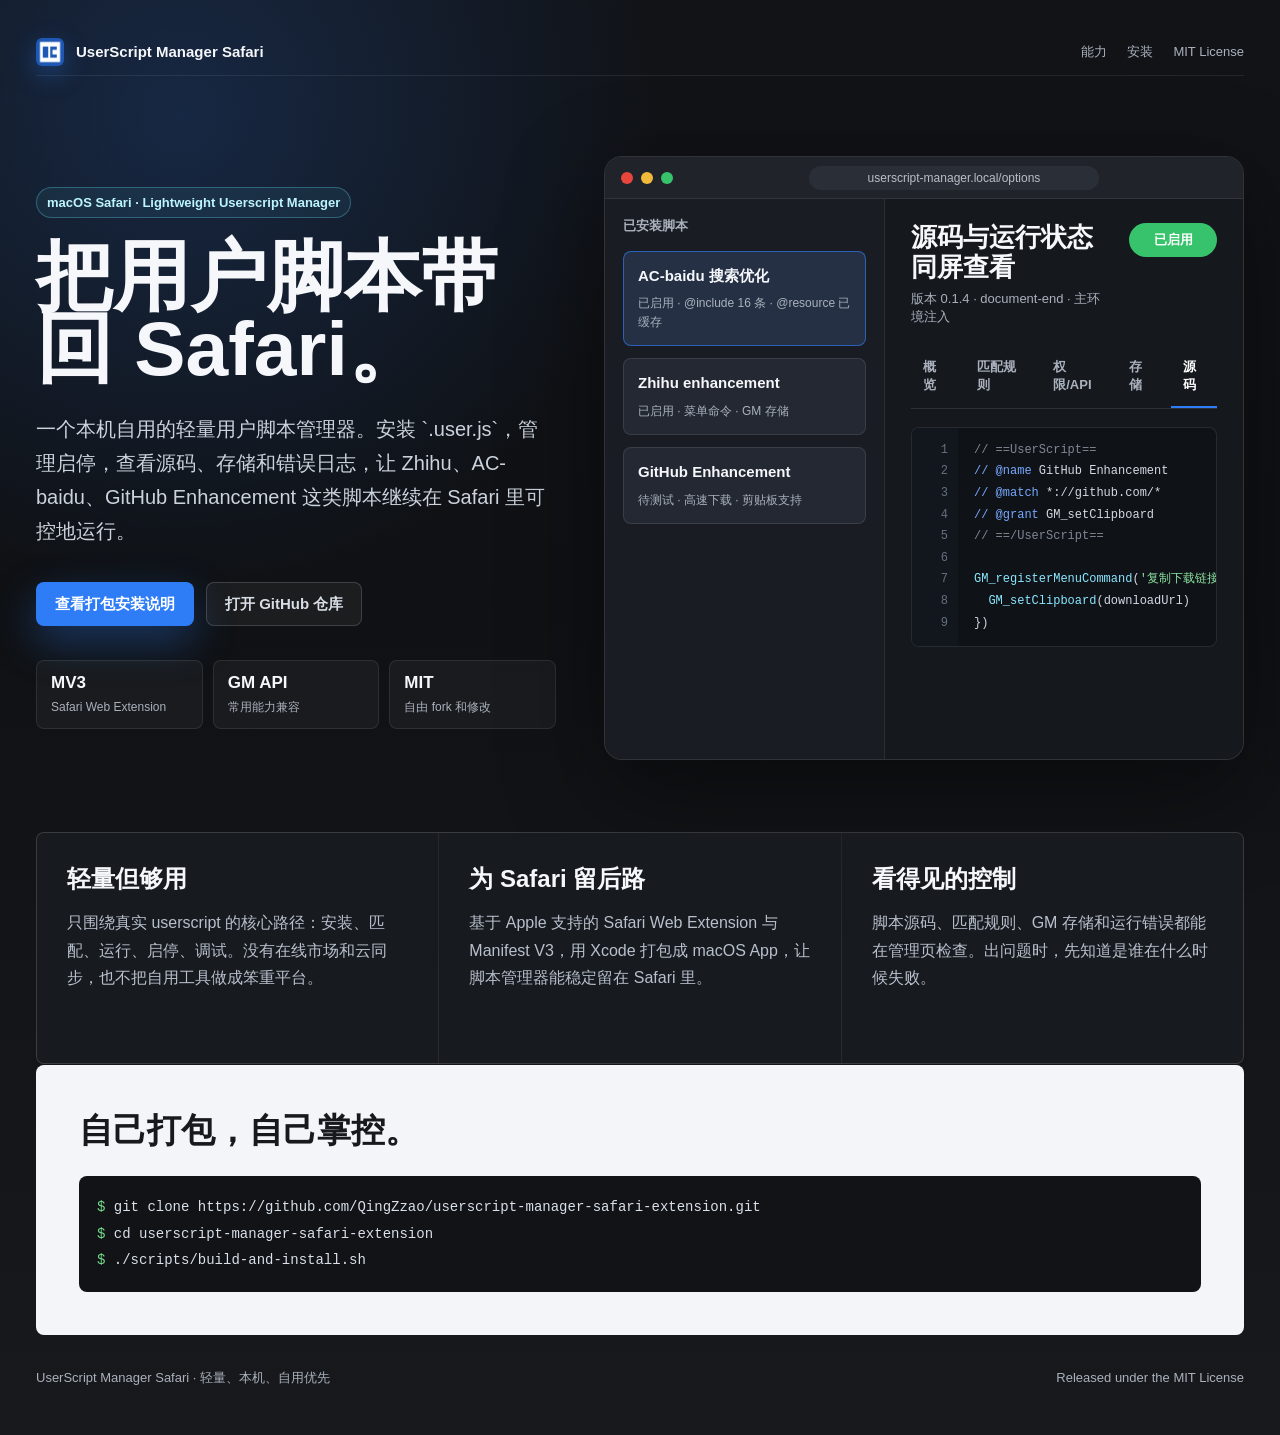
==== promo/index.html @ 90d496d5 "Add MIT license and promo page" ====
<!doctype html>
<html lang="zh-CN">
<head>
  <meta charset="utf-8">
  <meta name="viewport" content="width=device-width, initial-scale=1">
  <title>UserScript Manager Safari 宣传页</title>
  <style>
    /*
      Assumptions:
      - 这是面向 GitHub / 自用分享场景的宣传页，不是生产官网。
      - 目标读者是 macOS Safari 用户、脚本玩家和愿意自己打包扩展的人。
      - 视觉重点放在 Safari、轻量管理器、可检查的本机控制感。
      - 图像资产使用项目自带 icon；其余界面用 CSS 高保真 mockup 表达。
    */

    :root {
      color-scheme: dark;
      --bg: #101113;
      --panel: #181b20;
      --panel-2: #20242b;
      --line: #343a43;
      --line-soft: #272c33;
      --text: #f5f7fb;
      --muted: #aab1bd;
      --soft: #d7dce5;
      --blue: #2f7df6;
      --green: #37c36b;
      --red: #e8453c;
      --yellow: #f1b93a;
      --cyan: #5cc9dd;
      --shadow: 0 30px 100px rgba(0, 0, 0, .45);
      --radius: 8px;
    }

    * {
      box-sizing: border-box;
    }

    html {
      min-height: 100%;
      background: var(--bg);
    }

    body {
      min-height: 100vh;
      margin: 0;
      font-family: ui-sans-serif, -apple-system, BlinkMacSystemFont, "SF Pro Text", "Segoe UI", sans-serif;
      color: var(--text);
      background:
        radial-gradient(circle at 14% 8%, rgba(47, 125, 246, .20), transparent 28%),
        linear-gradient(180deg, #111317 0%, #0f1114 42%, #17191c 100%);
      letter-spacing: 0;
    }

    a {
      color: inherit;
      text-decoration: none;
    }

    .page {
      width: min(1440px, 100%);
      margin: 0 auto;
      padding: 28px 36px 48px;
    }

    .nav {
      display: flex;
      align-items: center;
      justify-content: space-between;
      gap: 24px;
      min-height: 48px;
      border-bottom: 1px solid rgba(255, 255, 255, .08);
    }

    .brand {
      display: flex;
      align-items: center;
      gap: 12px;
      font-weight: 740;
      font-size: 15px;
    }

    .brand img {
      width: 28px;
      height: 28px;
      border-radius: 6px;
      box-shadow: 0 8px 24px rgba(47, 125, 246, .35);
    }

    .nav-links {
      display: flex;
      align-items: center;
      gap: 20px;
      color: var(--muted);
      font-size: 13px;
    }

    .hero {
      display: grid;
      grid-template-columns: minmax(360px, 520px) minmax(560px, 1fr);
      gap: 48px;
      align-items: center;
      padding: 80px 0 72px;
    }

    .eyebrow {
      width: fit-content;
      margin-bottom: 22px;
      padding: 7px 10px;
      border: 1px solid rgba(92, 201, 221, .35);
      border-radius: 999px;
      color: #bdf5ff;
      background: rgba(92, 201, 221, .08);
      font-size: 13px;
      font-weight: 700;
    }

    h1 {
      margin: 0;
      max-width: 11ch;
      font-size: clamp(54px, 6vw, 96px);
      line-height: .94;
      letter-spacing: 0;
      text-wrap: balance;
    }

    .lead {
      margin: 28px 0 0;
      max-width: 560px;
      color: #ccd3dd;
      font-size: 20px;
      line-height: 1.7;
      text-wrap: pretty;
    }

    .actions {
      display: flex;
      flex-wrap: wrap;
      gap: 12px;
      margin-top: 34px;
    }

    .btn {
      display: inline-flex;
      align-items: center;
      justify-content: center;
      min-height: 44px;
      padding: 0 18px;
      border-radius: var(--radius);
      font-size: 15px;
      font-weight: 760;
      border: 1px solid transparent;
    }

    .btn.primary {
      background: var(--blue);
      color: white;
      box-shadow: 0 16px 42px rgba(47, 125, 246, .34);
    }

    .btn.secondary {
      border-color: rgba(255, 255, 255, .16);
      color: var(--soft);
      background: rgba(255, 255, 255, .05);
    }

    .proof {
      display: grid;
      grid-template-columns: repeat(3, minmax(0, 1fr));
      gap: 10px;
      margin-top: 34px;
      max-width: 560px;
    }

    .proof-item {
      padding: 12px 14px;
      border: 1px solid rgba(255, 255, 255, .09);
      border-radius: var(--radius);
      background: rgba(255, 255, 255, .04);
    }

    .proof-item strong {
      display: block;
      margin-bottom: 4px;
      font-size: 17px;
    }

    .proof-item span {
      color: var(--muted);
      font-size: 12px;
    }

    .mock {
      border: 1px solid rgba(255, 255, 255, .12);
      border-radius: 18px;
      overflow: hidden;
      background: #14171b;
      box-shadow: var(--shadow);
    }

    .traffic {
      display: flex;
      align-items: center;
      gap: 8px;
      height: 42px;
      padding: 0 16px;
      border-bottom: 1px solid rgba(255, 255, 255, .08);
      background: #202329;
    }

    .dot {
      width: 12px;
      height: 12px;
      border-radius: 50%;
    }

    .dot.red { background: var(--red); }
    .dot.yellow { background: var(--yellow); }
    .dot.green { background: var(--green); }

    .address {
      margin-left: auto;
      margin-right: auto;
      width: 48%;
      min-width: 280px;
      height: 24px;
      border-radius: 999px;
      background: #2a2f37;
      color: #b8bec8;
      font-size: 12px;
      display: flex;
      align-items: center;
      justify-content: center;
    }

    .manager {
      display: grid;
      grid-template-columns: 280px 1fr;
      min-height: 560px;
    }

    .script-list {
      padding: 18px;
      border-right: 1px solid rgba(255, 255, 255, .08);
      background: #191d23;
    }

    .side-title {
      margin: 0 0 16px;
      color: var(--muted);
      font-size: 13px;
      font-weight: 700;
    }

    .script-card {
      padding: 14px;
      border: 1px solid rgba(255, 255, 255, .10);
      border-radius: var(--radius);
      background: #232832;
      margin-bottom: 12px;
    }

    .script-card.active {
      border-color: rgba(47, 125, 246, .65);
      background: #253044;
    }

    .script-card h3 {
      margin: 0 0 8px;
      font-size: 15px;
      line-height: 1.35;
    }

    .script-card p {
      margin: 0;
      color: var(--muted);
      font-size: 12px;
      line-height: 1.55;
    }

    .detail {
      padding: 24px 26px 26px;
      background: #15181d;
    }

    .detail-head {
      display: flex;
      align-items: flex-start;
      justify-content: space-between;
      gap: 18px;
      margin-bottom: 22px;
    }

    .detail h2 {
      margin: 0 0 7px;
      font-size: 26px;
      line-height: 1.15;
    }

    .detail-meta {
      color: var(--muted);
      font-size: 13px;
    }

    .switch {
      min-width: 88px;
      height: 34px;
      display: inline-flex;
      align-items: center;
      justify-content: center;
      border-radius: 999px;
      color: white;
      background: var(--green);
      font-size: 13px;
      font-weight: 800;
    }

    .tabs {
      display: flex;
      gap: 8px;
      border-bottom: 1px solid rgba(255, 255, 255, .10);
      margin-bottom: 18px;
    }

    .tab {
      padding: 10px 12px 12px;
      color: var(--muted);
      font-size: 13px;
      font-weight: 760;
    }

    .tab.active {
      color: white;
      border-bottom: 2px solid var(--blue);
    }

    .code {
      display: grid;
      grid-template-columns: 46px 1fr;
      border: 1px solid rgba(255, 255, 255, .10);
      border-radius: var(--radius);
      overflow: hidden;
      background: #0f1217;
      font-family: ui-monospace, SFMono-Regular, Menlo, Consolas, monospace;
      font-size: 12px;
      line-height: 1.8;
    }

    .lines {
      padding: 12px 10px;
      color: #68707d;
      text-align: right;
      background: #12161d;
      user-select: none;
    }

    .source {
      padding: 12px 16px;
      color: #d4d9e3;
      white-space: pre;
      overflow: hidden;
    }

    .token-blue { color: #78a8ff; }
    .token-green { color: #8ce39f; }
    .token-cyan { color: #8be7ff; }
    .token-gray { color: #7f8793; }

    .bands {
      display: grid;
      grid-template-columns: repeat(3, minmax(0, 1fr));
      gap: 1px;
      overflow: hidden;
      border: 1px solid rgba(255, 255, 255, .09);
      border-radius: var(--radius);
      background: rgba(255, 255, 255, .09);
    }

    .band {
      padding: 30px;
      min-height: 230px;
      background: #171a1f;
    }

    .band h2 {
      margin: 0 0 14px;
      font-size: 24px;
    }

    .band p {
      margin: 0;
      color: #b8c0cc;
      font-size: 16px;
      line-height: 1.72;
      text-wrap: pretty;
    }

    .install {
      margin-top: 1px;
      padding: 42px;
      border: 1px solid rgba(255, 255, 255, .09);
      border-radius: var(--radius);
      background: #f3f5f8;
      color: #17191d;
    }

    .install h2 {
      margin: 0 0 22px;
      font-size: 34px;
    }

    .terminal {
      padding: 18px;
      border-radius: var(--radius);
      background: #111317;
      color: #d9e0ea;
      font-family: ui-monospace, SFMono-Regular, Menlo, Consolas, monospace;
      font-size: 14px;
      line-height: 1.9;
      overflow: auto;
    }

    .terminal .prompt {
      color: #77da8b;
    }

    .footer {
      display: flex;
      justify-content: space-between;
      align-items: center;
      gap: 18px;
      padding-top: 34px;
      color: var(--muted);
      font-size: 13px;
    }

    @media (max-width: 1050px) {
      .hero {
        grid-template-columns: 1fr;
        padding-top: 54px;
      }

      h1 {
        max-width: 12ch;
      }

      .manager {
        grid-template-columns: 1fr;
      }

      .script-list {
        border-right: 0;
        border-bottom: 1px solid rgba(255, 255, 255, .08);
      }
    }

    @media (max-width: 760px) {
      .page {
        padding: 20px 16px 34px;
      }

      .nav {
        align-items: flex-start;
        flex-direction: column;
        padding-bottom: 16px;
      }

      .nav-links {
        flex-wrap: wrap;
      }

      .hero {
        gap: 28px;
        padding: 42px 0 46px;
      }

      h1 {
        font-size: 50px;
      }

      .lead {
        font-size: 17px;
      }

      .proof,
      .bands {
        grid-template-columns: 1fr;
      }

      .detail {
        padding: 18px;
      }

      .detail-head {
        flex-direction: column;
      }

      .install {
        padding: 28px 20px;
      }
    }
  </style>
</head>
<body>
  <main class="page">
    <nav class="nav" aria-label="页面导航">
      <a class="brand" href="../README.md">
        <img src="../extension/icons/icon-128.png" alt="">
        <span>UserScript Manager Safari</span>
      </a>
      <div class="nav-links">
        <a href="#features">能力</a>
        <a href="#install">安装</a>
        <a href="../LICENSE">MIT License</a>
      </div>
    </nav>

    <section class="hero">
      <div>
        <div class="eyebrow">macOS Safari · Lightweight Userscript Manager</div>
        <h1>把用户脚本带回 Safari。</h1>
        <p class="lead">
          一个本机自用的轻量用户脚本管理器。安装 `.user.js`，管理启停，查看源码、存储和错误日志，让 Zhihu、AC-baidu、GitHub Enhancement 这类脚本继续在 Safari 里可控地运行。
        </p>
        <div class="actions">
          <a class="btn primary" href="../README.md">查看打包安装说明</a>
          <a class="btn secondary" href="https://github.com/QingZzao/userscript-manager-safari-extension">打开 GitHub 仓库</a>
        </div>
        <div class="proof" aria-label="项目状态">
          <div class="proof-item">
            <strong>MV3</strong>
            <span>Safari Web Extension</span>
          </div>
          <div class="proof-item">
            <strong>GM API</strong>
            <span>常用能力兼容</span>
          </div>
          <div class="proof-item">
            <strong>MIT</strong>
            <span>自由 fork 和修改</span>
          </div>
        </div>
      </div>

      <div class="mock" aria-label="管理器界面预览">
        <div class="traffic">
          <span class="dot red"></span>
          <span class="dot yellow"></span>
          <span class="dot green"></span>
          <div class="address">userscript-manager.local/options</div>
        </div>
        <div class="manager">
          <aside class="script-list">
            <p class="side-title">已安装脚本</p>
            <article class="script-card active">
              <h3>AC-baidu 搜索优化</h3>
              <p>已启用 · @include 16 条 · @resource 已缓存</p>
            </article>
            <article class="script-card">
              <h3>Zhihu enhancement</h3>
              <p>已启用 · 菜单命令 · GM 存储</p>
            </article>
            <article class="script-card">
              <h3>GitHub Enhancement</h3>
              <p>待测试 · 高速下载 · 剪贴板支持</p>
            </article>
          </aside>
          <section class="detail">
            <div class="detail-head">
              <div>
                <h2>源码与运行状态同屏查看</h2>
                <div class="detail-meta">版本 0.1.4 · document-end · 主环境注入</div>
              </div>
              <div class="switch">已启用</div>
            </div>
            <div class="tabs">
              <div class="tab">概览</div>
              <div class="tab">匹配规则</div>
              <div class="tab">权限/API</div>
              <div class="tab">存储</div>
              <div class="tab active">源码</div>
            </div>
            <div class="code" aria-label="源码预览">
              <div class="lines">1<br>2<br>3<br>4<br>5<br>6<br>7<br>8<br>9</div>
              <div class="source"><span class="token-gray">// ==UserScript==</span>
<span class="token-blue">// @name</span> GitHub Enhancement
<span class="token-blue">// @match</span> *://github.com/*
<span class="token-blue">// @grant</span> GM_setClipboard
<span class="token-gray">// ==/UserScript==</span>

<span class="token-cyan">GM_registerMenuCommand</span>(<span class="token-green">'复制下载链接'</span>, () => {
  <span class="token-cyan">GM_setClipboard</span>(downloadUrl)
})</div>
            </div>
          </section>
        </div>
      </div>
    </section>

    <section class="bands" id="features">
      <article class="band">
        <h2>轻量但够用</h2>
        <p>只围绕真实 userscript 的核心路径：安装、匹配、运行、启停、调试。没有在线市场和云同步，也不把自用工具做成笨重平台。</p>
      </article>
      <article class="band">
        <h2>为 Safari 留后路</h2>
        <p>基于 Apple 支持的 Safari Web Extension 与 Manifest V3，用 Xcode 打包成 macOS App，让脚本管理器能稳定留在 Safari 里。</p>
      </article>
      <article class="band">
        <h2>看得见的控制</h2>
        <p>脚本源码、匹配规则、GM 存储和运行错误都能在管理页检查。出问题时，先知道是谁在什么时候失败。</p>
      </article>
    </section>

    <section class="install" id="install">
      <h2>自己打包，自己掌控。</h2>
      <div class="terminal" aria-label="安装命令">
        <span class="prompt">$</span> git clone https://github.com/QingZzao/userscript-manager-safari-extension.git<br>
        <span class="prompt">$</span> cd userscript-manager-safari-extension<br>
        <span class="prompt">$</span> ./scripts/build-and-install.sh
      </div>
    </section>

    <footer class="footer">
      <span>UserScript Manager Safari · 轻量、本机、自用优先</span>
      <span>Released under the MIT License</span>
    </footer>
  </main>
</body>
</html>
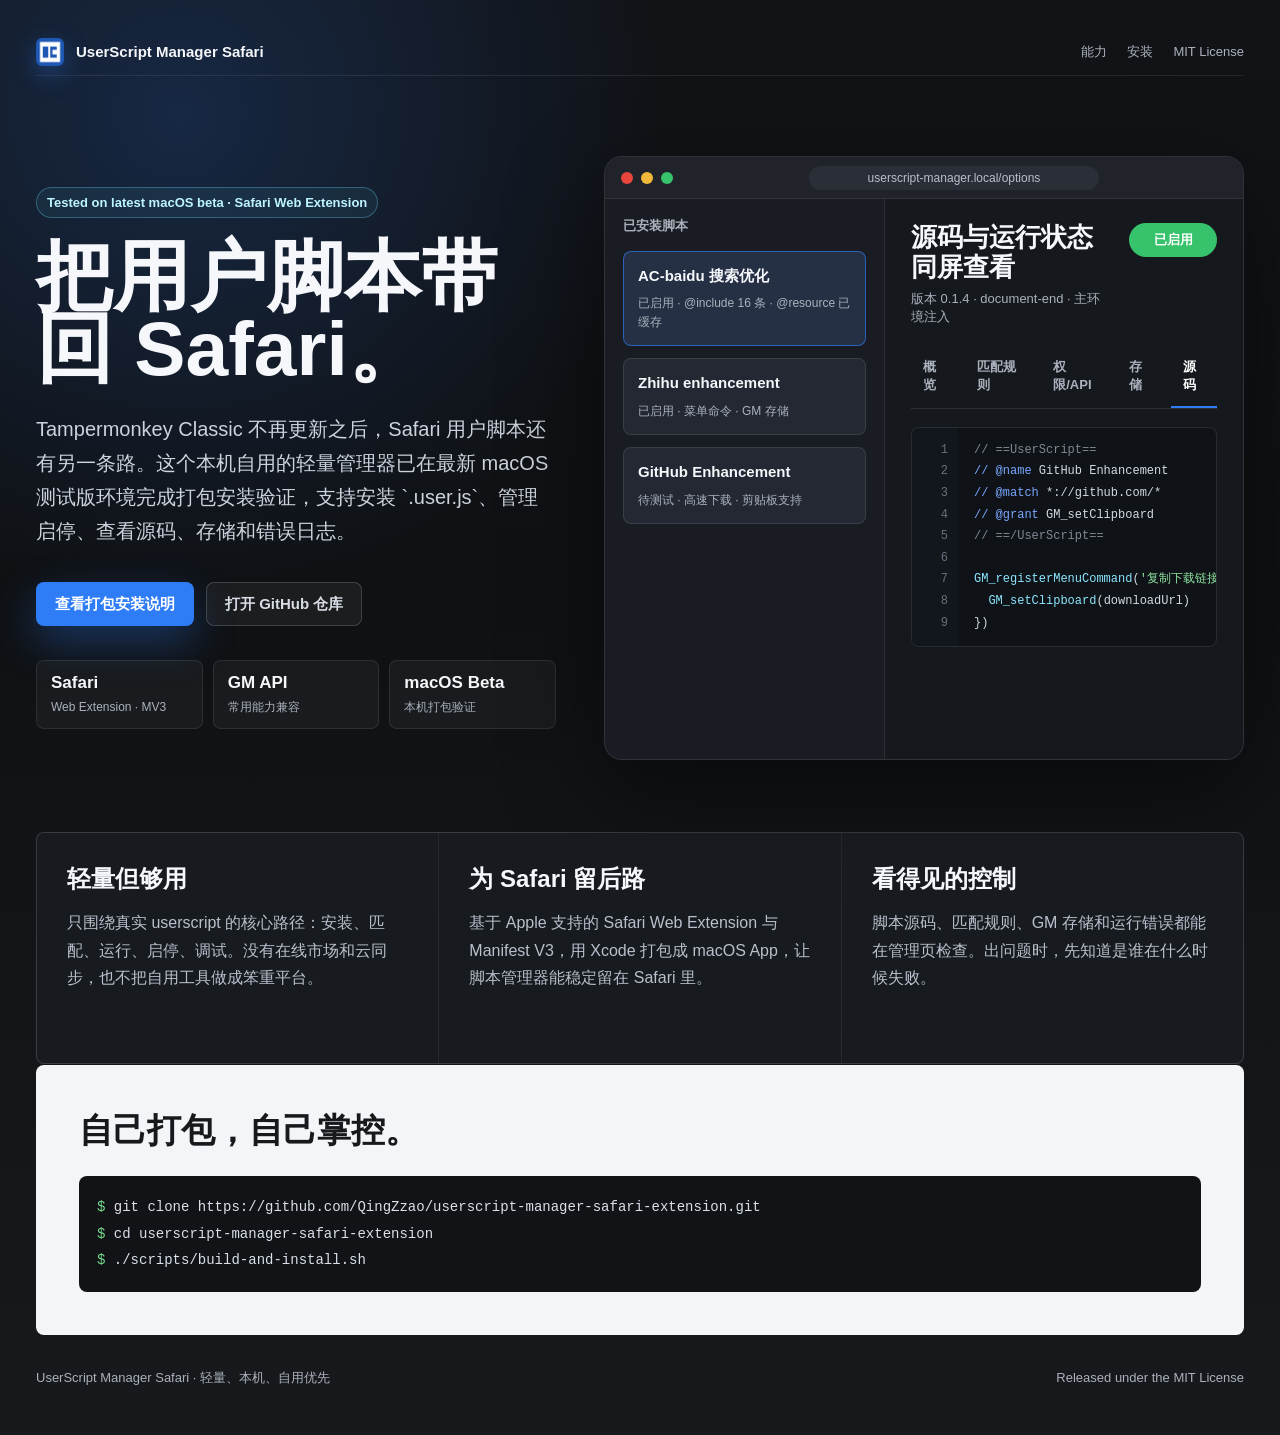
==== commit 8236cf68: "Refine promo positioning" ====
--- a/promo/index.html
+++ b/promo/index.html
@@ -8,7 +8,7 @@
     /*
       Assumptions:
       - 这是面向 GitHub / 自用分享场景的宣传页，不是生产官网。
-      - 目标读者是 macOS Safari 用户、脚本玩家和愿意自己打包扩展的人。
+      - 目标读者是最新 macOS 测试版上的 Safari 用户、脚本玩家和愿意自己打包扩展的人。
       - 视觉重点放在 Safari、轻量管理器、可检查的本机控制感。
       - 图像资产使用项目自带 icon；其余界面用 CSS 高保真 mockup 表达。
     */
@@ -517,10 +517,10 @@
 
     <section class="hero">
       <div>
-        <div class="eyebrow">macOS Safari · Lightweight Userscript Manager</div>
+        <div class="eyebrow">Tested on latest macOS beta · Safari Web Extension</div>
         <h1>把用户脚本带回 Safari。</h1>
         <p class="lead">
-          一个本机自用的轻量用户脚本管理器。安装 `.user.js`，管理启停，查看源码、存储和错误日志，让 Zhihu、AC-baidu、GitHub Enhancement 这类脚本继续在 Safari 里可控地运行。
+          Tampermonkey Classic 不再更新之后，Safari 用户脚本还有另一条路。这个本机自用的轻量管理器已在最新 macOS 测试版环境完成打包安装验证，支持安装 `.user.js`、管理启停、查看源码、存储和错误日志。
         </p>
         <div class="actions">
           <a class="btn primary" href="../README.md">查看打包安装说明</a>
@@ -528,16 +528,16 @@
         </div>
         <div class="proof" aria-label="项目状态">
           <div class="proof-item">
-            <strong>MV3</strong>
-            <span>Safari Web Extension</span>
+            <strong>Safari</strong>
+            <span>Web Extension · MV3</span>
           </div>
           <div class="proof-item">
             <strong>GM API</strong>
             <span>常用能力兼容</span>
           </div>
           <div class="proof-item">
-            <strong>MIT</strong>
-            <span>自由 fork 和修改</span>
+            <strong>macOS Beta</strong>
+            <span>本机打包验证</span>
           </div>
         </div>
       </div>
